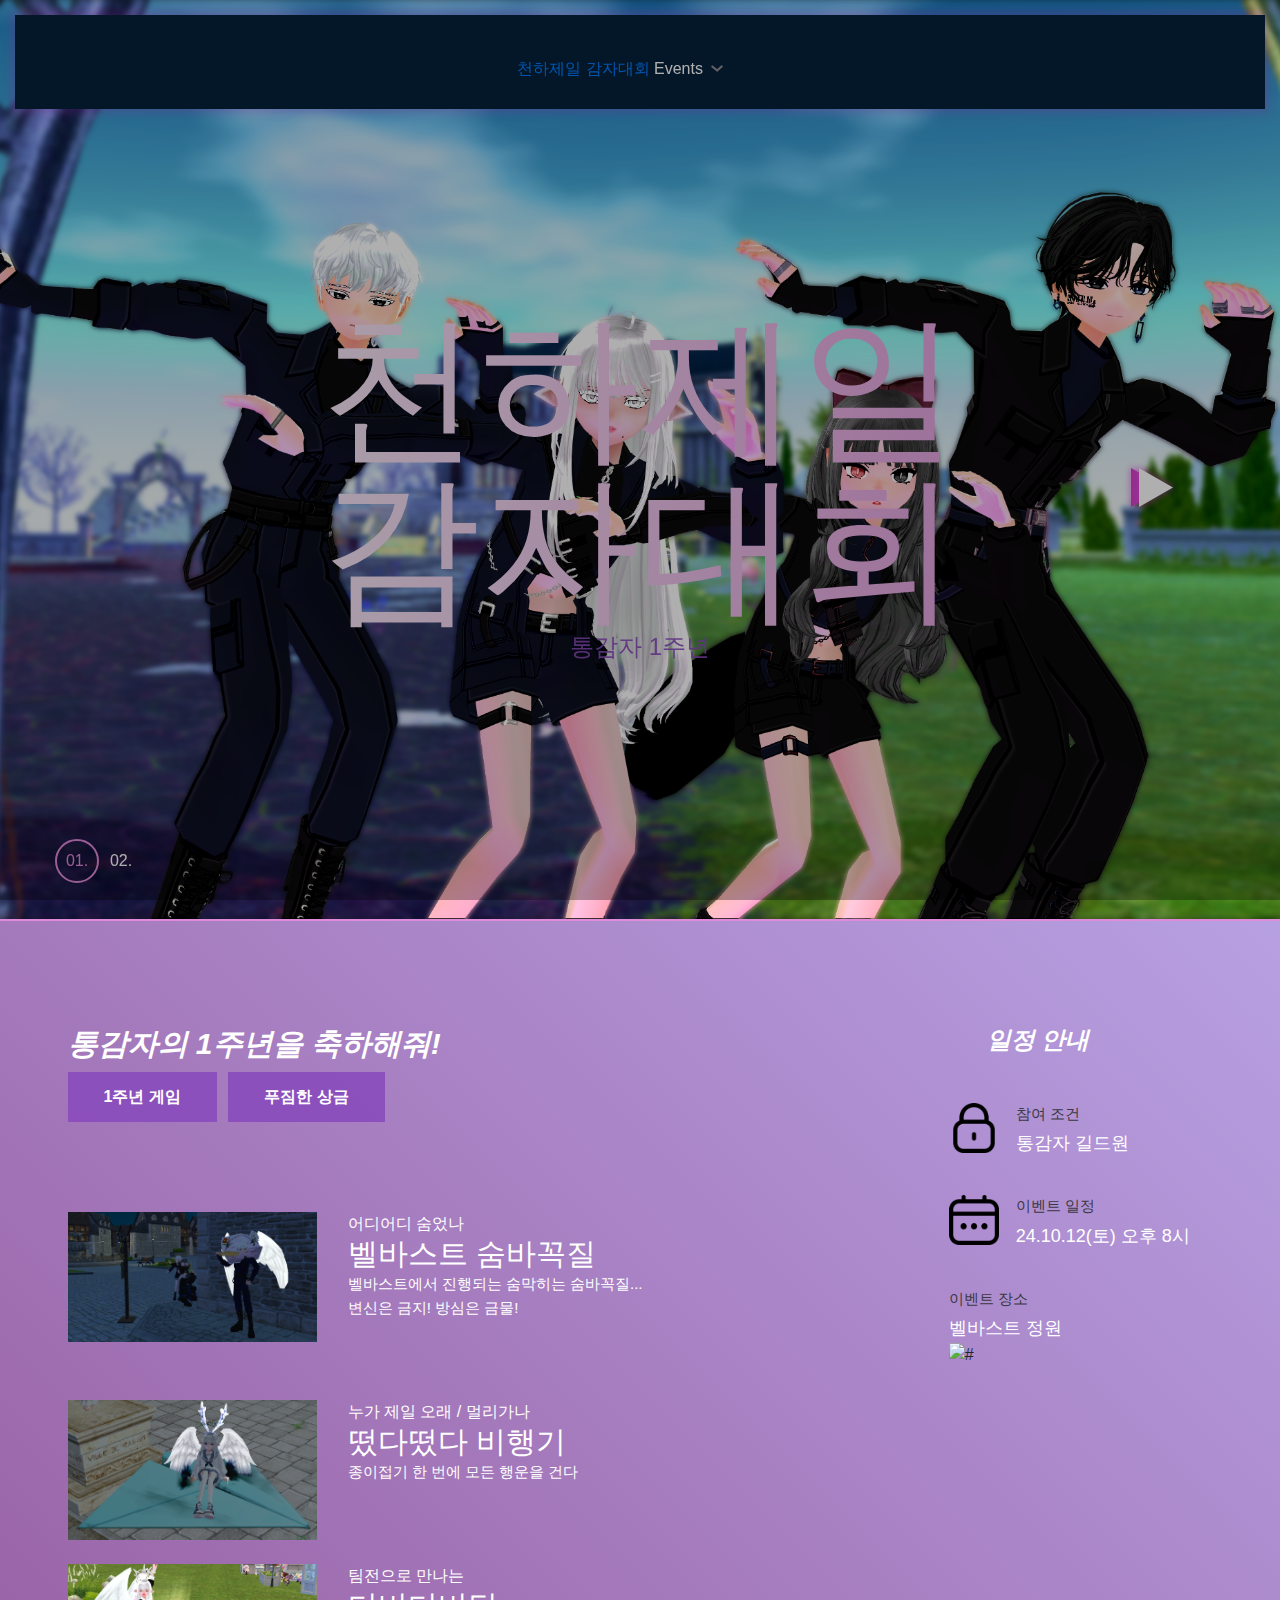
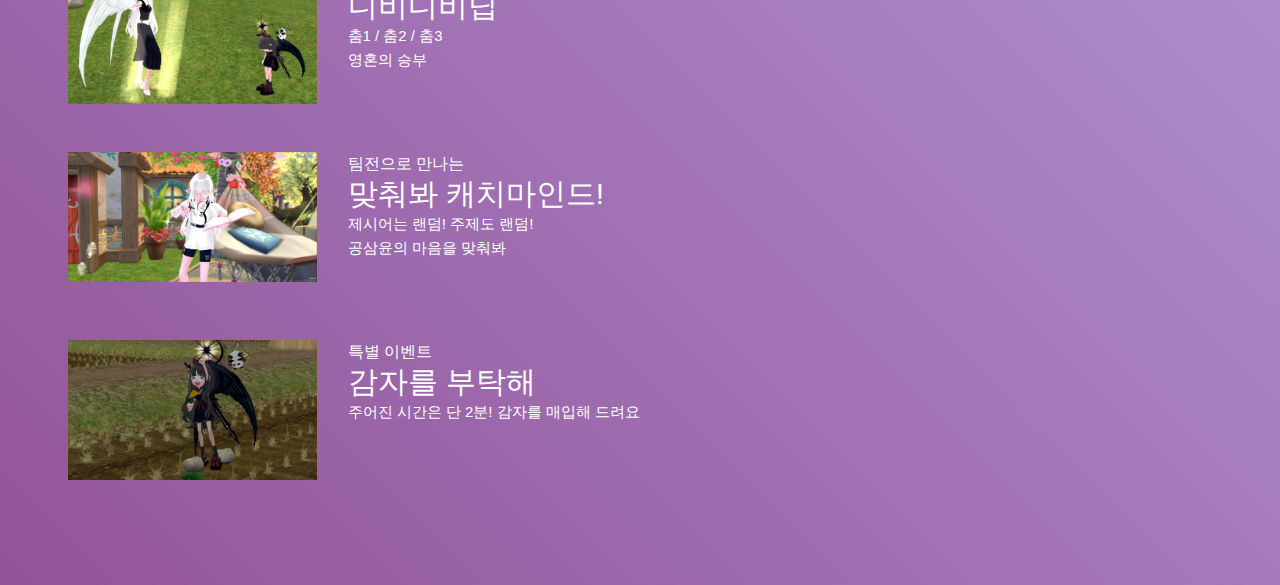
==== index.html @ 338aa0db "1" ====
<!DOCTYPE html>
<html lang="ko">
<head>
	<title>천하제일 감자대회</title>
	<meta charset="UTF-8">
	<meta name="description" content="EndGam Gaming Magazine Template">
	<meta name="keywords" content="endGam,gGaming, magazine, html">
	<meta name="viewport" content="width=device-width, initial-scale=1.0">
	<!-- Favicon -->
	<link href="img/favicon.ico" rel="shortcut icon"/>

	<!-- Google Font -->
	<link href="https://fonts.googleapis.com/css?family=Roboto:400,400i,500,500i,700,700i,900,900i" rel="stylesheet">


	<!-- Stylesheets -->
	<link rel="stylesheet" href="css/bootstrap.min.css"/>
	<link rel="stylesheet" href="css/font-awesome.min.css"/>
	<link rel="stylesheet" href="css/slicknav.min.css"/>
	<link rel="stylesheet" href="css/owl.carousel.min.css"/>
	<link rel="stylesheet" href="css/magnific-popup.css"/>
	<link rel="stylesheet" href="css/animate.css"/>

	<!-- Main Stylesheets -->
	<link rel="stylesheet" href="css/style.css"/>



</head>
<body>
	<!-- Page Preloder -->
	<div id="preloder">
		<div class="loader"></div>
	</div>

	<!-- Header section -->
	<header class="header-section">
		<div class="header-warp">
			<div class="header-bar-warp d-flex">
				
				<nav class="top-nav-area w-100">
					<!-- Menu -->
					<ul class="main-menu primary-menu">
						<a href="index.html">천하제일 감자대회</a>
						
						<li><a href="games.html">Events</a>
							<ul class="sub-menu">
								<li><a href="game-single.html">1주년 게임?</a></li>
								<li><a href="game-money.html">경품 목록</a></li>
							</ul>
						</li>
					</ul>
				</nav>
			</div>
		</div>
	</header>
	<!-- Header section end -->


	<!-- Hero section -->
	<section class="hero-section overflow-hidden">
		<div class="hero-slider owl-carousel">
			<div class="hero-item set-bg d-flex align-items-center justify-content-center text-center" data-setbg="./img/ours.png">
				<div class="container">
					<h2>천하제일<br> 감자대회</h2>
					<p>통감자 1주년<br></p>
				</div>
			</div>
			<div class="hero-item set-bg d-flex align-items-center justify-content-center text-center" data-setbg="./img/ours.png">
				<div class="container">
					<h2>천하제일 감자는<br>누가 될 것인가</h2>
					<p>어느 감자가 제일 상금을 많이 탈 것인가?<br></p>
				</div>
			</div>
		</div>
	</section>
	<!-- Hero section end-->


	<!-- Blog section -->
	<section class="blog-section spad">
		<div class="container">
			<div class="row">
				<div class="col-xl-9 col-lg-8 col-md-7">
					<div class="section-title text-white">
						<h2>통감자의 1주년을 축하해줘!</h2>
					</div>
					<ul class="blog-filter">
						<li><a href="game-single.html">1주년 게임</a></li>
						<li><a href="game-money.html">푸짐한 상금</a></li>
					</ul>

					<!-- Blog item -->
					<div class="blog-item">
						<div class="blog-thumb">
							<img src="./img/hideandseek.png" alt="">
						</div>
						<div class="blog-text text-box text-white">
							<div class="top-meta">어디어디 숨었나</div>
							<h3>벨바스트 숨바꼭질</h3>
							<p>벨바스트에서 진행되는 숨막히는 숨바꼭질...<br>변신은 금지! 방심은 금물!</p>
						</div>
					</div>

					<!-- Blog item -->
					<div class="blog-item">
						<div class="blog-thumb">
							<img src="./img/fly_mina.png" alt="">
						</div>
						<div class="blog-text text-box text-white">
							<div class="top-meta">누가 제일 오래 / 멀리가나</div>
							<h3>떴다떴다 비행기</h3>
							<p>종이접기 한 번에 모든 행운을 건다</p>
						</div>
					</div>
					
					<!-- Blog item -->
					<div class="blog-item">
						<div class="blog-thumb">
							<img src="./img/dibidibi_dib.png" alt="">
						</div>
						<div class="blog-text text-box text-white">
							<div class="top-meta">팀전으로 만나는</div>
							<h3>디비디비딥</h3>
							<p>춤1 / 춤2 / 춤3 <br>영혼의 승부</p>
						</div>
					</div>
					
					<!-- Blog item -->
					<div class="blog-item">
						<div class="blog-thumb">
							<img src="./img/guessword.png" alt="">
						</div>
						<div class="blog-text text-box text-white">
							<div class="top-meta">팀전으로 만나는</div>
							<h3>맞춰봐 캐치마인드!</h3>
							<p>제시어는 랜덤! 주제도 랜덤!<br>공삼윤의 마음을 맞춰봐</p>
						</div>
					</div>

					<!-- Blog item -->
					<div class="blog-item">
						<div class="blog-thumb">
							<img src="./img/gamza_mina.png" alt="">
						</div>
						<div class="blog-text text-box text-white">
							<div class="top-meta">특별 이벤트</div>
							<h3>감자를 부탁해</h3>
							<p>주어진 시간은 단 2분! 감자를 매입해 드려요</p>
						</div>
					</div>

				</div>
				<div class="col-xl-3 col-lg-4 col-md-5 sidebar">
					<div id="stickySidebar">
						<div class="widget-item">
							<h4 class="widget-title">일정 안내</h4>
							<div class="trending-widget">
								<div class="tw-item">
									<div class="tw-thumb">
										<img src="./img/lock.png" alt="#" width="50px">
									</div>
									<div class="tw-text">
										<div class="tw-meta">참여 조건 </a></div>
										<h5>통감자 길드원</h5>
									</div>
								</div>
								<div class="tw-item">
									<div class="tw-thumb">
										<img src="./img/calendar.png" alt="#" width="50px">
									</div>
									<div class="tw-text">
										<div class="tw-meta">이벤트 일정</a></div>
										<h5>24.10.12(토) 오후 8시</h5>
									</div>
								</div>
								<div class="tw-item">
									<div class="tw-text">
										<div class="tw-meta">이벤트 장소</a></div>
										<h5>벨바스트 정원</h5>
									</div>
									<div class="tw-thumb">
										<img src="./img/belba.png" alt="#">
									</div>
								</div>
								
							</div>
						</div>
					</div>
					</div>
				</div>
			</div>
		</div>
	</section>




	<!--====== Javascripts & Jquery ======-->
	<script src="js/jquery-3.2.1.min.js"></script>
	<script src="js/bootstrap.min.js"></script>
	<script src="js/jquery.slicknav.min.js"></script>
	<script src="js/owl.carousel.min.js"></script>
	<script src="js/jquery.sticky-sidebar.min.js"></script>
	<script src="js/jquery.magnific-popup.min.js"></script>
	<script src="js/main.js"></script>

	</body>
</html>
---- css/style.css ----
/* =================================
------------------------------------
  EndGam - Gaming Magazine Template
  Version: 1.0
 ------------------------------------
 ====================================*/



/*----------------------------------------*/
/* Template default CSS
/*----------------------------------------*/


@font-face {
    font-family: 'HakgyoansimPuzzleTTF-Black';
    src: url('https://fastly.jsdelivr.net/gh/projectnoonnu/2408-5@1.0/HakgyoansimPuzzleTTF-Black.woff2') format('woff2');
    font-weight: normal;
    font-style: normal;
}

@font-face {
    font-family: 'PyeongChangPeace-Bold';
    src: url('https://fastly.jsdelivr.net/gh/projectnoonnu/noonfonts_2206-02@1.0/PyeongChangPeace-Bold.woff2') format('woff2');
    font-weight: 700;
    font-style: normal;
}

@font-face {
    font-family: 'PyeongChangPeace-Light';
    src: url('https://fastly.jsdelivr.net/gh/projectnoonnu/noonfonts_2206-02@1.0/PyeongChangPeace-Light.woff2') format('woff2');
    font-weight: 300;
    font-style: normal;
}

body {
    font-family: 'PyeongChangPeace-Bold', sans-serif;
    font-family: 'PyeongChangPeace-Light', sans-serif;
}

/* 헤더 섹션 폰트 설정 */
.header-section {
    font-family: 'PyeongChangPeace-Light', sans-serif;
}

/* 히어로 섹션 폰트 설정 */
.hero-section {
    font-family: 'PyeongChangPeace-Bold', sans-serif;
}


h1,
h2,
h3,
h4,
h5,
h6 {
	margin: 0;
	color: #111111;
	font-weight: 500;
}

h1 {
	font-size: 70px;
}

h2 {
	font-size: 36px;
}

h3 {
	font-size: 30px;
}

h4 {
	font-size: 24px;
}

h5 {
	font-size: 18px;
}

h6 {
	font-size: 16px;
}

p {
	font-size: 15px;
	color: #585858;
	line-height: 1.6;
	font-weight: 500;
}

img {
	max-width: 100%;
}

input:focus,
select:focus,
button:focus,
textarea:focus {
	outline: none;
}

a:hover,
a:focus {
	text-decoration: none;
	outline: none;
}

ul,
ol {
	padding: 0;
	margin: 0;
}

::-webkit-input-placeholder {
	color: #fff;
	font-style: italic;
	text-transform: uppercase;
}

:-ms-input-placeholder {
	color: #fff;
	font-style: italic;
	text-transform: uppercase;
}

::-ms-input-placeholder {
	color: #fff;
	font-style: italic;
	text-transform: uppercase;
}

::placeholder {
	color: #fff;
	font-style: italic;
	text-transform: uppercase;
}

/*---------------------
  Helper CSS
-----------------------*/

.section-title h2 {
	font-size: 30px;
	text-transform: uppercase;
	font-weight: 700;
	font-style: italic;
}

.set-bg {
	background-repeat: no-repeat;
	background-size: cover;
	background-position: top center;
}

.spad {
	padding-top: 105px;
	padding-bottom: 105px;
}

.text-white h1,
.text-white h2,
.text-white h3,
.text-white h4,
.text-white h5,
.text-white h6,
.text-white p,
.text-white span,
.text-white li,
.text-white a {
	color: #fff;
}

/*---------------------
  Commom elements
-----------------------*/

/* buttons */

.site-btn {
	display: inline-block;
	border: none;
	font-size: 14px;
	font-weight: 700;
	font-style: italic;
	min-width: 186px;
	padding: 24px 30px;
	border-radius: 0;
	text-transform: uppercase;
	color: #081624;
	line-height: normal;
	cursor: pointer;
	text-align: center;
	background: #fff;
	position: relative;
	z-index: 1;
}

.site-btn img {
	position: relative;
	left: 13px;
	width: auto !important;
	display: inline-block !important;
}

.site-btn:after,
.site-btn:before {
	position: absolute;
	content: "";
	width: 100%;
	height: 100%;
	left: 9px;
	top: 10px;
	background: #b01ba5;
	z-index: -2;
	-webkit-box-shadow: 0 0 9px 3px rgba(226, 30, 228, 0.24);
	box-shadow: 0 0 9px 3px rgba(226, 30, 228, 0.24);
}

.site-btn:before {
	left: 0;
	top: 0;
	background: #fff;
	z-index: -1;
}

.site-btn:hover {
	color: #081624;
}

/* Preloder */

#preloder {
	position: fixed;
	width: 100%;
	height: 100%;
	top: 0;
	left: 0;
	z-index: 999999;
	background: #000;
}

.loader {
	width: 40px;
	height: 40px;
	position: absolute;
	top: 50%;
	left: 50%;
	margin-top: -13px;
	margin-left: -13px;
	border-radius: 60px;
	animation: loader 0.8s linear infinite;
	-webkit-animation: loader 0.8s linear infinite;
}

@keyframes loader {
	0% {
		-webkit-transform: rotate(0deg);
		transform: rotate(0deg);
		border: 4px solid #f44336;
		border-left-color: transparent;
	}
	50% {
		-webkit-transform: rotate(180deg);
		transform: rotate(180deg);
		border: 4px solid #673ab7;
		border-left-color: transparent;
	}
	100% {
		-webkit-transform: rotate(360deg);
		transform: rotate(360deg);
		border: 4px solid #f44336;
		border-left-color: transparent;
	}
}

@-webkit-keyframes loader {
	0% {
		-webkit-transform: rotate(0deg);
		border: 4px solid #f44336;
		border-left-color: transparent;
	}
	50% {
		-webkit-transform: rotate(180deg);
		border: 4px solid #673ab7;
		border-left-color: transparent;
	}
	100% {
		-webkit-transform: rotate(360deg);
		border: 4px solid #f44336;
		border-left-color: transparent;
	}
}

/*------------------
  Header section
---------------------*/

.header-section {
	position: absolute;
	width: 100%;
	left: 0;
	top: 0;
	z-index: 99;
	padding: 15px 15px 0;
}

.header-warp {
	max-width: 1496px;
	margin: 0 auto;
}

.header-social p,
.footer-social p,
.geme-social-share p {
	display: inline-block;
	color: #9190a5;
	font-size: 16px;
	padding-top: 4px;
}

.header-social a,
.footer-social a,
.geme-social-share a {
	display: -ms-inline-flex;
	display: -webkit-inline-box;
	display: -ms-inline-flexbox;
	display: inline-flex;
	width: 32px;
	height: 32px;
	-webkit-box-align: center;
	-ms-flex-align: center;
	align-items: center;
	-webkit-box-pack: center;
	-ms-flex-pack: center;
	justify-content: center;
	border-radius: 50%;
	color: #fff;
	font-size: 12px;
	margin-left: 13px;
	-webkit-transition: all 0.3s;
	-o-transition: all 0.3s;
	transition: all 0.3s;
}

.header-social a:hover,
.footer-social a:hover,
.geme-social-share a:hover {
	background: #b01ba5;
}

.header-bar-warp {
	background: #07223d;
	padding: 39px 40px 0;
	-webkit-box-shadow: 0 0 9px 3px rgba(239, 96, 241, 0.24);
	box-shadow: 0 0 9px 3px rgba(226, 30, 228, 0.24);
}

.site-logo {
	float: left;
}

.user-panel {
	float: right;
	font-size: 16px;
	font-weight: 500;
	color: #fff;
	padding-top: 3px;
}

.user-panel a {
	color: #fff;
}

.user-panel a:hover {
	color: #b01ba5;
}

.main-menu {
	list-style: none;
	text-align: center;
	padding-top: 3px;
}

.main-menu li {
	display: inline-block;
	position: relative;
}

.main-menu li a {
	display: block;
	font-size: 16px;
	font-weight: 500;
	color: #fff;
	margin-right: 40px;
	padding-bottom: 28px;
	position: relative;
	padding-right: 20px;
}

.main-menu li a:after {
	position: absolute;
	content: "";
	width: 20px;
	height: 20px;
	right: 0;
	top: 1px;
	background-image: url("../img/icons/arrow-down.png");
	background-repeat: no-repeat;
	background-position: right center;
}

.main-menu li a i {
	color: #928d92;
	margin-left: 5px;
}

.main-menu li a:hover {
	color: #b01ba5;
}

.main-menu li a:hover:after {
	background-image: url("../img/icons/arrow-down-color.png");
}

.main-menu li a:hover i {
	color: #b01ba5;
}

.main-menu li:hover .sub-menu {
	visibility: visible;
	opacity: 1;
	margin-top: 0;
}

.main-menu li:hover>a {
	color: #b01ba5;
}

.main-menu li:hover>a:after {
	background-image: url("../img/icons/arrow-down-color.png");
}

.main-menu li .sub-menu {
	position: absolute;
	list-style: none;
	text-align: left;
	width: 220px;
	left: 0;
	top: 100%;
	padding: 20px 0;
	visibility: hidden;
	opacity: 0;
	margin-top: 50px;
	background: #fff;
	z-index: 99;
	-webkit-transition: all 0.4s;
	-o-transition: all 0.4s;
	transition: all 0.4s;
	-webkit-box-shadow: 2px 7px 20px rgba(0, 0, 0, 0.4);
	box-shadow: 2px 7px 20px rgba(0, 0, 0, 0.4);
}

.main-menu li .sub-menu li {
	display: block;
}

.main-menu li .sub-menu li a {
	display: block;
	color: #000;
	margin-right: 0;
	padding: 8px 30px;
}

.main-menu li .sub-menu li a:after {
	display: none;
}

.main-menu li .sub-menu li a:hover {
	color: #b01ba5;
}

.slicknav_menu {
	display: none;
}

/*------------------
  Hero section
---------------------*/

.hero-slider .owl-dots {
	display: -ms-flex;
	display: -webkit-box;
	display: -ms-flexbox;
	display: flex;
	z-index: 2;
	left: calc(50% - 740px);
	bottom: 38px;
	position: relative;
	width: 1496px;
	position: absolute;
}

.hero-slider .owl-dots .owl-dot {
	width: 44px;
	height: 44px;
	border-radius: 50%;
	font-size: 16px;
	font-weight: 500;
	border: 2px solid transparent;
	color: #fff;
	display: -ms-inline-flex;
	display: -webkit-inline-box;
	display: -ms-inline-flexbox;
	display: inline-flex;
	-webkit-box-align: center;
	-ms-flex-align: center;
	align-items: center;
	-webkit-box-pack: center;
	-ms-flex-pack: center;
	justify-content: center;
}

.hero-slider .owl-dots .owl-dot.active {
	color: #df8bd9;
	border: 2px solid #df8bd9;
}

.hero-slider .owl-nav {
	margin-top: -24px;
	display: block;
}

.hero-slider .owl-nav .owl-next {
	position: absolute;
	top: 50%;
	right: 100px;
}

.hero-item {
	height: 921px;
	padding-top: 125px;
	border-bottom: 2px solid #df8bd9;
}

.hero-item h2 {
	font-size: 160px;
	background: linear-gradient(90deg, #ffffff, #df8bd9); /* 그라디언트 색상 */
    -webkit-background-clip: text; /* 텍스트에 그라디언트 적용 */
    -webkit-text-fill-color: transparent; /* 텍스트 색상을 투명하게 설정 */
	font-weight: 500;
	line-height: 1;
	position: relative;
	top: 100px;
	opacity: 0;
}

.hero-item p {
	font-size: 24px;
    color: rgba(138, 75, 189, 0.9);
    font-weight: 500;
    opacity: 0.6; 
    margin-bottom: 70px;
    position: relative;
    top: 80px;
}

.hero-item .site-btn {
	position: relative;
	top: 50px;
	opacity: 0;
}

.hero-slider .owl-item.active .hero-item h2,
.hero-slider .owl-item.active .hero-item p,
.hero-slider .owl-item.active .hero-item .site-btn {
	top: 0;
	opacity: 1;
}

.hero-slider .owl-item.active .hero-item h2 {
	-webkit-transition: all 0.5s ease 0.4s;
	-o-transition: all 0.5s ease 0.4s;
	transition: all 0.5s ease 0.4s;
}

.hero-slider .owl-item.active .hero-item p {
	-webkit-transition: all 0.5s ease 0.6s;
	-o-transition: all 0.5s ease 0.6s;
	transition: all 0.5s ease 0.6s;
}

.hero-slider .owl-item.active .hero-item .site-btn {
	-webkit-transition: all 0.5s ease 0.8s;
	-webkit-transition: all 0.5s ease 0.8s;
	-o-transition: all 0.5s ease 0.8s;
	transition: all 0.5s ease 0.8s;
}

.hero-slider .owl-item.active .hero-item .offer-card {
	opacity: 1;
	-webkit-transform: rotate(0deg);
	-ms-transform: rotate(0deg);
	transform: rotate(0deg);
	-webkit-transition: all 0.5s ease 1s;
	-webkit-transition: all 0.5s ease 1s;
	-o-transition: all 0.5s ease 1s;
	transition: all 0.5s ease 1s;
}


/* ----------------
 Blog Section
---------------------*/

.blog-section {
	/* Permalink - use to edit and share this gradient: http://colorzilla.com/gradient-editor/#501755+0,2d1854+100 */
	background: #d5a4da;
	/* Old browsers */
	/* FF3.6-15 */
	background: -webkit-linear-gradient(45deg, #501755 0%, #2d1854 100%);
	/* Chrome10-25,Safari5.1-6 */
	background: -o-linear-gradient(45deg, #501755 0%, #2d1854 100%);
	background: linear-gradient(45deg, #925497 0%, #b7a0e2 100%);
	/* W3C, IE10+, FF16+, Chrome26+, Opera12+, Safari7+ */
	filter: progid:DXImageTransform.Microsoft.gradient( startColorstr='#501755', endColorstr='#2d1854', GradientType=1);
	/* IE6-9 fallback on horizontal gradient */
}

.blog-section .section-title {
	margin-bottom: 10px;
}

.blog-filter {
	list-style: none;
	display: block;
}

.blog-filter li {
	display: inline-block;
}

.blog-filter li a {
	display: block;
	color: #fff;
	padding: 16px 36px;
	font-size: 16px;
	font-weight: 700;
	background: rgba(138, 75, 189, 0.9);
	line-height: 1.1;
	margin-right: 7px;
	-webkit-transition: all 0.3s;
	-o-transition: all 0.3s;
	transition: all 0.3s;
	margin-bottom: 10px;
}

.blog-filter li a:hover {
	background: #b01ba5;
}

.blog-item {
	margin-top: 80px;
	margin-bottom: 30px;
}

.blog-item .blog-thumb {
	width: 300;
	height: auto;
	float: left;
	margin-right: 30px;
	
}

.blog-thumb{
	width: 250px;
	height: auto;
	float: left;
	margin-right: 30px;
}

.blog-item .text-box {
	z-index: 10;
}

.blog-item .text-box p {
	margin-bottom: 42px;
}

.widget-item {
	margin-bottom: 85px;
}

.widget-item:last-child {
	margin-bottom: 0;
}

.widget-item .widget-title {
	color: #fff;
	text-transform: uppercase;
	font-weight: 700;
	font-style: italic;
	padding-left: 38px;
	margin-bottom: 48px;
}

.trending-widget .tw-item {
	margin-bottom: 38px;
}

.trending-widget .tw-item:last-child {
	margin-bottom: 0;
}

.trending-widget .tw-thumb {
	float: left;
	margin-right: 17px;
	overflow: hidden;
}

.trending-widget .tw-text .tw-meta {
	color: #3a3842;
	font-size: 15px;
	font-weight: 500;
	margin-bottom: 5px;
}

.trending-widget .tw-text .tw-meta a {
	color: #b01ba5;
}

.trending-widget .tw-text h5 {
	font-size: 18px;
	color: #fff;
	line-height: 1.5;
}

.categories-widget {
	background: #34164b;
	padding: 55px 0 25px;
}

.categories-widget ul {
	list-style: none;
	padding: 0 38px;
}

.categories-widget ul li {
	display: block;
}

.categories-widget ul li a {
	display: inline-block;
	position: relative;
	font-size: 16px;
	color: #68647d;
	font-weight: 500;
	margin-bottom: 15px;
	padding-right: 19px;
	-webkit-transition: all 0.2s;
	-o-transition: all 0.2s;
	transition: all 0.2s;
	background-image: url("../img/icons/double-arrow.png");
	background-repeat: no-repeat;
	background-position: right -120% center;
	background-size: 11px;
}

.categories-widget ul li a:hover {
	color: #b01ba5;
	background-position: right center;
}

.search-widget {
	position: relative;
}

.search-widget input {
	width: 100%;
	height: 40px;
	border: none;
	border-bottom: 2px solid #72628b;
	background: none;
	padding-right: 60px;
	color: #fff;
}

.search-widget button {
	position: absolute;
	right: 0;
	top: 0;
	color: #b01ba5;
	font-weight: 700;
	font-size: 14px;
	font-style: italic;
	cursor: pointer;
	background: none;
	border: none;
	text-transform: uppercase;
}

.latest-comments .lc-item {
	margin-bottom: 30px;
}

.latest-comments .lc-item:last-child {
	margin-bottom: 0;
}

.latest-comments .lc-item .lc-avatar {
	width: 64px;
	height: 64px;
	border-radius: 50%;
	float: left;
	margin-right: 12px;
}

.latest-comments .lc-item .tw-text {
	padding-top: 10px;
	font-size: 16px;
	color: #fff;
	font-weight: 500;
}

.latest-comments .lc-item .tw-text a {
	color: #b01ba5;
}

.latest-comments .lc-item .tw-text span {
	color: #68647d;
}


.footer-section {
	text-align: center;
	/* Permalink - use to edit and share this gradient: http://colorzilla.com/gradient-editor/#330d38+0,190d36+100 */
	background: #330d38;
	/* Old browsers */
	/* FF3.6-15 */
	background: -webkit-linear-gradient(left, #330d38 0%, #190d36 100%);
	/* Chrome10-25,Safari5.1-6 */
	background: -webkit-gradient(linear, left top, right top, from(#330d38), to(#190d36));
	background: -o-linear-gradient(left, #330d38 0%, #190d36 100%);
	background: linear-gradient(to right, #330d38 0%, #190d36 100%);
	/* W3C, IE10+, FF16+, Chrome26+, Opera12+, Safari7+ */
	filter: progid:DXImageTransform.Microsoft.gradient( startColorstr='#330d38', endColorstr='#190d36', GradientType=1);
	/* IE6-9 */
}

.footer-section .container {
	position: relative;
	padding: 60px 15px 25px;
}

.footer-left-pic {
	position: absolute;
	left: -13px;
	bottom: 19px;
}

.footer-right-pic {
	position: absolute;
	right: 50px;
	bottom: 19px;
}

.footer-menu {
	padding-top: 62px;
}

.footer-menu li:last-child a {
	margin-right: 0;
}

.footer-social {
	padding-top: 20px;
	padding-bottom: 40px;
}

.footer-social a:first-child {
	margin-left: 0;
}

.copyright {
	font-size: 12px;
	font-weight: 500;
	color: #9190a5;
	opacity: 0.20;
}

.copyright a {
	color: #9190a5;
}

.copyright a:hover {
	text-decoration: underline;
}

/* ----------------
  Other Pages
=====================
---------------------*/

.page-top-section {
	height: 355px;
	padding-top: 210px;
}

.page-info {
	max-width: 1496px;
	margin: 0 auto;
	font-size: 16px;
	color: #fff;
	padding-left: 60px;
}

.page-info h2 {
	color: #fff;
	font-size: 48px;
}

.site-breadcrumb a,
.site-breadcrumb span {
	font-style: italic;
	color: #fff;
	margin: 0 10px;
	font-weight: 700;
}

.site-breadcrumb a:first-child {
	margin-left: 0;
}

.site-breadcrumb span {
	color: #c313b7;
}

/* --------------
  Games Page
-----------------*/

.games-section {
	padding: 108px 0;
	/* Permalink - use to edit and share this gradient: http://colorzilla.com/gradient-editor/#501755+0,2d1854+100 */
	background: #501755;
	/* Old browsers */
	/* FF3.6-15 */
	background: -webkit-linear-gradient(45deg, #501755 0%, #2d1854 100%);
	/* Chrome10-25,Safari5.1-6 */
	background: -o-linear-gradient(45deg, #501755 0%, #2d1854 100%);
	background: linear-gradient(45deg, #501755 0%, #2d1854 100%);
	/* W3C, IE10+, FF16+, Chrome26+, Opera12+, Safari7+ */
	filter: progid:DXImageTransform.Microsoft.gradient( startColorstr='#501755', endColorstr='#2d1854', GradientType=1);
	/* IE6-9 fallback on horizontal gradient */
}

.game-filter {
	list-style: none;
	margin-bottom: 82px;
}

.game-filter li {
	display: inline-block;
	width: 40px;
	height: 34px;
	background: #503c6e;
	border-radius: 17px;
	-webkit-transition: all 0.3s;
	-o-transition: all 0.3s;
	transition: all 0.3s;
}

.game-filter li:hover {
	background: #c313b7;
}

.game-filter li a {
	font-size: 15px;
	font-weight: 700;
	color: #fff;
	display: block;
	width: 100%;
	height: 100%;
	text-align: center;
	padding-top: 7px;
}

.game-item {
	margin-bottom: 80px;
}

.game-item h5 {
	font-size: 20px;
	color: #fff;
	padding-top: 30px;
	margin-bottom: 20px;
}

.game-item .read-more {
	font-size: 15px;
	text-transform: uppercase;
	font-weight: 700;
	font-style: italic;
	color: #b01ba5;
}

.game-item .read-more img {
	margin-left: 13px;
}

.site-pagination {
	display: -ms-flex;
	display: -webkit-box;
	display: -ms-flexbox;
	display: flex;
}

.site-pagination a {
	width: 38px;
	height: 44px;
	border-radius: 50%;
	font-size: 16px;
	font-weight: 500;
	border: 2px solid transparent;
	color: #fff;
	display: -ms-inline-flex;
	display: -webkit-inline-box;
	display: -ms-inline-flexbox;
	display: inline-flex;
	-webkit-box-align: center;
	-ms-flex-align: center;
	align-items: center;
	-webkit-box-pack: center;
	-ms-flex-pack: center;
	justify-content: center;
	-webkit-transition: all 0.5s;
	-o-transition: all 0.5s;
	transition: all 0.5s;
}

.site-pagination a.active {
	width: 44px;
	margin: 0 10px;
	color: #b01ba5;
	border: 2px solid #b01ba5;
}

.site-pagination a.active:first-child {
	margin-left: 0;
}

.game-page-sideber .widget-item {
	margin-bottom: 55px;
}

/* ------------------
  Game single Page
---------------------*/

.games-single-page,
.review-section,
.blog-page,
.contact-page {
	padding: 104px 0;
	/* Permalink - use to edit and share this gradient: http://colorzilla.com/gradient-editor/#501755+0,2d1854+100 */
	/* Permalink - use to edit and share this gradient: http://colorzilla.com/gradient-editor/#501755+0,2d1854+100 */
	background: #d5a4da;
	/* Old browsers */
	/* FF3.6-15 */
	background: -webkit-linear-gradient(45deg, #501755 0%, #2d1854 100%);
	/* Chrome10-25,Safari5.1-6 */
	background: -o-linear-gradient(45deg, #501755 0%, #2d1854 100%);
	background: linear-gradient(45deg, #925497 0%, #b7a0e2 100%);
	/* W3C, IE10+, FF16+, Chrome26+, Opera12+, Safari7+ */
	filter: progid:DXImageTransform.Microsoft.gradient( startColorstr='#501755', endColorstr='#2d1854', GradientType=1);
	/* IE6-9 fallback on horizontal gradient */
}

.game-single-preview {
	margin-bottom: 108px;
}

.game-single-content .gs-meta {
	font-size: 25px;
	color: #f390c1;
	font-weight: 500;
	margin-bottom: 20px;
}

.game-single-content .gs-meta a {
	color: #b01ba5;
}

.game-single-content .gs-title {
	font-size: 60px;
	color: #fff;
	margin-bottom: 40px;
}

.game-single-content h4 {
	color: #8f3c65;
	margin-bottom: 20px;
}

.game-single-content p {
	font-size: 18px;
	font-weight: 500;
	color: #000000;
	line-height: 1.8;
	margin-bottom: 70px;
}

.rating-widget {
	background: #34164b;
	padding: 55px 0 30px;
}

.rating-widget ul {
	list-style: none;
	padding: 0 38px;
	margin-bottom: 30px;
}

.rating-widget ul li {
	display: block;
	font-size: 16px;
	color: #b01ba5;
	font-weight: 500;
	margin-bottom: 10px;
}

.rating-widget ul li span {
	float: right;
	color: #68647d;
}

.rating-widget h5 {
	text-align: right;
	font-size: 36px;
	color: #fff;
	font-weight: 900;
	padding-right: 38px;
}

.rating-widget h5 i {
	font-weight: 500;
	font-size: 16px;
	font-style: italic;
	color: #65607b;
	text-transform: uppercase;
	margin-right: 18px;
}

.rating-widget h5 span {
	color: #b01ba5;
}

.testimonials-widget {
	background: #34164b;
	padding: 55px 0 50px;
}

.testimonials-widget .testim-text {
	padding: 0 30px;
}

.testimonials-widget .testim-text p {
	font-size: 16px;
	font-weight: 500;
	color: #b01ba5;
	line-height: 1.8;
	margin-bottom: 40px;
}

.testimonials-widget .testim-text h6 {
	color: #68647d;
	padding-left: 15px;
}

.testimonials-widget .testim-text h6 span {
	color: #b01ba5;
}

.game-author-section {
	background: #3a1854;
	padding: 51px 0;
	overflow: hidden;
}

.game-author-pic {
	width: 117px;
	height: 117px;
	border-radius: 50%;
	float: left;
	margin-right: 55px;
}

.game-author-info {
	overflow: hidden;
	padding-top: 10px;
}

.game-author-info h4 {
	color: #fff;
	margin-bottom: 20px;
}

.game-author-info h4 span {
	color: #b01ba5;
}

.game-author-info p {
	font-size: 16px;
	font-weight: 500;
	color: #68647d;
	line-height: 1.8;
	margin-bottom: 0;
}

/* ----------------
  Review section
---------------------*/

.review-item {
	margin-bottom: 87px;
}

.review-content {
	position: relative;
}

.review-content h3 {
	max-width: 100%;
	margin-bottom: 35px;
}

.review-content p {
	margin-bottom: 40px;
}

.review-content .rating {
	position: absolute;
	right: 0;
	top: 0;
}

.review-content .rating h5 {
	text-align: right;
	font-size: 36px;
	color: #fff;
	font-weight: 900;
	padding-right: 38px;
}

.review-content .rating h5 i {
	font-weight: 500;
	font-size: 16px;
	font-style: italic;
	color: #65607b;
	text-transform: uppercase;
	margin-right: 18px;
}

.review-content .rating h5 span {
	color: #c313b7;
}

/* ------------------
	Blog Page
---------------------*/

.blog-page .blog-filter {
	margin-bottom: 77px;
}

.big-blog-item {
	margin-bottom: 65px;
}

.big-blog-item .blog-thumbnail {
	margin-bottom: 30px;
}

.big-blog-item .blog-content .top-meta {
	margin-bottom: 15px;
}

.big-blog-item .blog-content h3 {
	max-width: 100%;
	margin-bottom: 25px;
}

.big-blog-item .blog-content p {
	margin-bottom: 10px;
}

/* ----------------
  Contact page
---------------------*/

.map iframe {
	width: 100%;
	height: 600px;
	margin-bottom: 104px;
}

.contact-form input,
.contact-form textarea {
	width: 100%;
	border: none;
	background-color: transparent;
	border-bottom: 2px solid rgba(255, 255, 255, 0.54);
	padding-bottom: 20px;
	margin-bottom: 30px;
	font-weight: 500;
	font-size: 16px;
	font-style: italic;
	color: #fff;
	line-height: 1;
}

.contact-form textarea {
	line-height: 1.4;
	height: 156px;
	margin-bottom: 48px;
}

.contact-form .site-btn img {
	left: 5px;
}

.contact-text h3 {
	margin-bottom: 25px;
}

.contact-text p {
	line-height: 1.9;
	color: #68647d;
	margin-bottom: 50px;
}

.cont-info {
	overflow: hidden;
	margin-bottom: 20px;
}

.cont-info .ci-icon {
	float: left;
	width: 32px;
	margin-right: 26px;
}

.cont-info .ci-text {
	overflow: hidden;
	font-size: 16px;
	font-weight: 500;
}

/* ----------------
  Responsive
---------------------*/

@media (min-width: 1200px) {
	.container {
		max-width: 1175px;
	}
}

@media (max-width: 1530px) {
	.hero-slider .owl-dots {
		width: 1170px;
		left: calc(50% - 585px);
	}
}

/* Medium screen : 992px. */

@media only screen and (min-width: 992px) and (max-width: 1199px) {
	.blog-item .blog-thumb {
		width: 250px;
	}
	.hero-item p {
		font-size: 22px;
	}
	.hero-slider .owl-nav .owl-next {
		right: 30px;
	}
	.hero-slider .owl-dots {
		width: 930px;
		left: calc(50% - 465px);
	}
	.newsletter-form {
		padding-left: 0;
	}
	.newsletter-form input {
		width: 100%;
		margin-right: 0;
		margin-bottom: 40px;
	}
	.game-filter li {
		width: 31px;
		height: 31px;
	}
	.game-filter li a {
		padding-top: 5px;
	}
}

/* Tablet :768px. */

@media only screen and (min-width: 768px) and (max-width: 991px) {
	.header-bar-warp {
		padding: 39px 15px 0;
	}
	.main-menu li a {
		margin-right: 10px;
	}
	.hero-item h2 {
		font-size: 110px;
	}
	.hero-item p {
		font-size: 16px;
		padding: 0 30px;
	}
	.hero-slider .owl-nav .owl-next {
		right: 0;
	}
	.hero-slider .owl-dots {
		width: 690px;
		left: calc(50% - 345px);
	}
	.blog-item .blog-thumb {
		float: none;
		margin-right: 0;
		width: 100%;
		margin-bottom: 30px;
	}
	.featured-bg {
		display: none;
	}
	.featured-box {
		float: none;
		width: 100%;
	}
	.newsletter-form input {
		width: 100%;
		margin-right: 0;
		margin-bottom: 40px;
	}
	.footer-right-pic {
		right: 15px;
	}
	.footer-left-pic {
		left: -44px;
	}
	.game-filter {
		text-align: center;
	}
	.game-filter li {
		margin-bottom: 5px;
	}
	.game-single-content .gs-title {
		font-size: 40px;
	}
	.review-pic img {
		min-width: 100%;
		margin-bottom: 30px;
	}
	.contact-text {
		margin-bottom: 50px;
	}
}

/* Large Mobile :480px. */

@media only screen and (max-width: 767px) {
	.header-bar-warp {
		padding: 25px 20px 10px;
	}
	.main-menu.primary-menu {
		display: none;
	}
	.slicknav_menu {
		display: block;
		background: #081624;
	}
	.slicknav_btn {
		margin-right: 10px;
		background: #3a3a3a;
	}
	.slicknav_nav a:hover,
	.slicknav_nav .slicknav_row:hover {
		background: #25394c;
		color: #fff;
	}
	.hero-item h2 {
		font-size: 70px;
	}
	.hero-item p {
		font-size: 18px;
	}
	.footer-right-pic,
	.footer-left-pic {
		display: none;
	}
	.hero-slider .owl-nav .owl-next {
		top: auto;
		bottom: 33px;
		right: 15px;
		z-index: 99;
	}
	.hero-slider .owl-dots {
		width: 100%;
		left: 0;
		padding-left: 15px;
	}
	.intro-text-box {
		margin-bottom: 40px;
	}
	.blog-item .blog-thumb {
		float: none;
		margin-right: 0;
		width: 100%;
		margin-bottom: 30px;
	}
	.sidebar {
		padding-top: 60px;
	}
	.featured-bg {
		display: none;
	}
	.featured-box {
		float: none;
		width: 100%;
	}
	.featured-box .text-box h3 {
		font-size: 45px;
	}
	.newsletter-form {
		padding-left: 0;
	}
	.newsletter-form input {
		width: 100%;
		margin-right: 0;
		margin-bottom: 40px;
	}
	.video-text:after {
		left: 0;
	}
	.page-top-section {
		height: 400px;
		padding-top: 250px;
	}
	.game-filter {
		text-align: center;
	}
	.game-filter li {
		margin-bottom: 5px;
	}
	.game-single-content .gs-title {
		font-size: 40px;
	}
	.review-pic img {
		min-width: 100%;
		margin-bottom: 30px;
	}
	.contact-text {
		margin-bottom: 50px;
	}
	.review-content .rating {
		position: relative;
		margin-bottom: 20px;
	}
	.review-content .rating h5 {
		text-align: left;
		padding-right: 0;
	}
}

/* Small Mobile :320px. */

@media only screen and (max-width: 479px) {
	.hero-item h2 {
		font-size: 55px;
		margin-bottom: 20px;
	}
	.hero-item p {
		font-size: 15px;
	}
	.video-text h2 {
		font-size: 30px;
	}
	.video-play-btn {
		top: calc(30% - 61px);
	}
	.featured-box {
		padding: 100px 15px;
	}
	.featured-box .text-box h3,
	.newsletter-section h2 {
		font-size: 35px;
	}
	.main-menu li a {
		margin-right: 20px;
	}
	.game-author-pic {
		float: none;
		margin-bottom: 20px;
	}
}
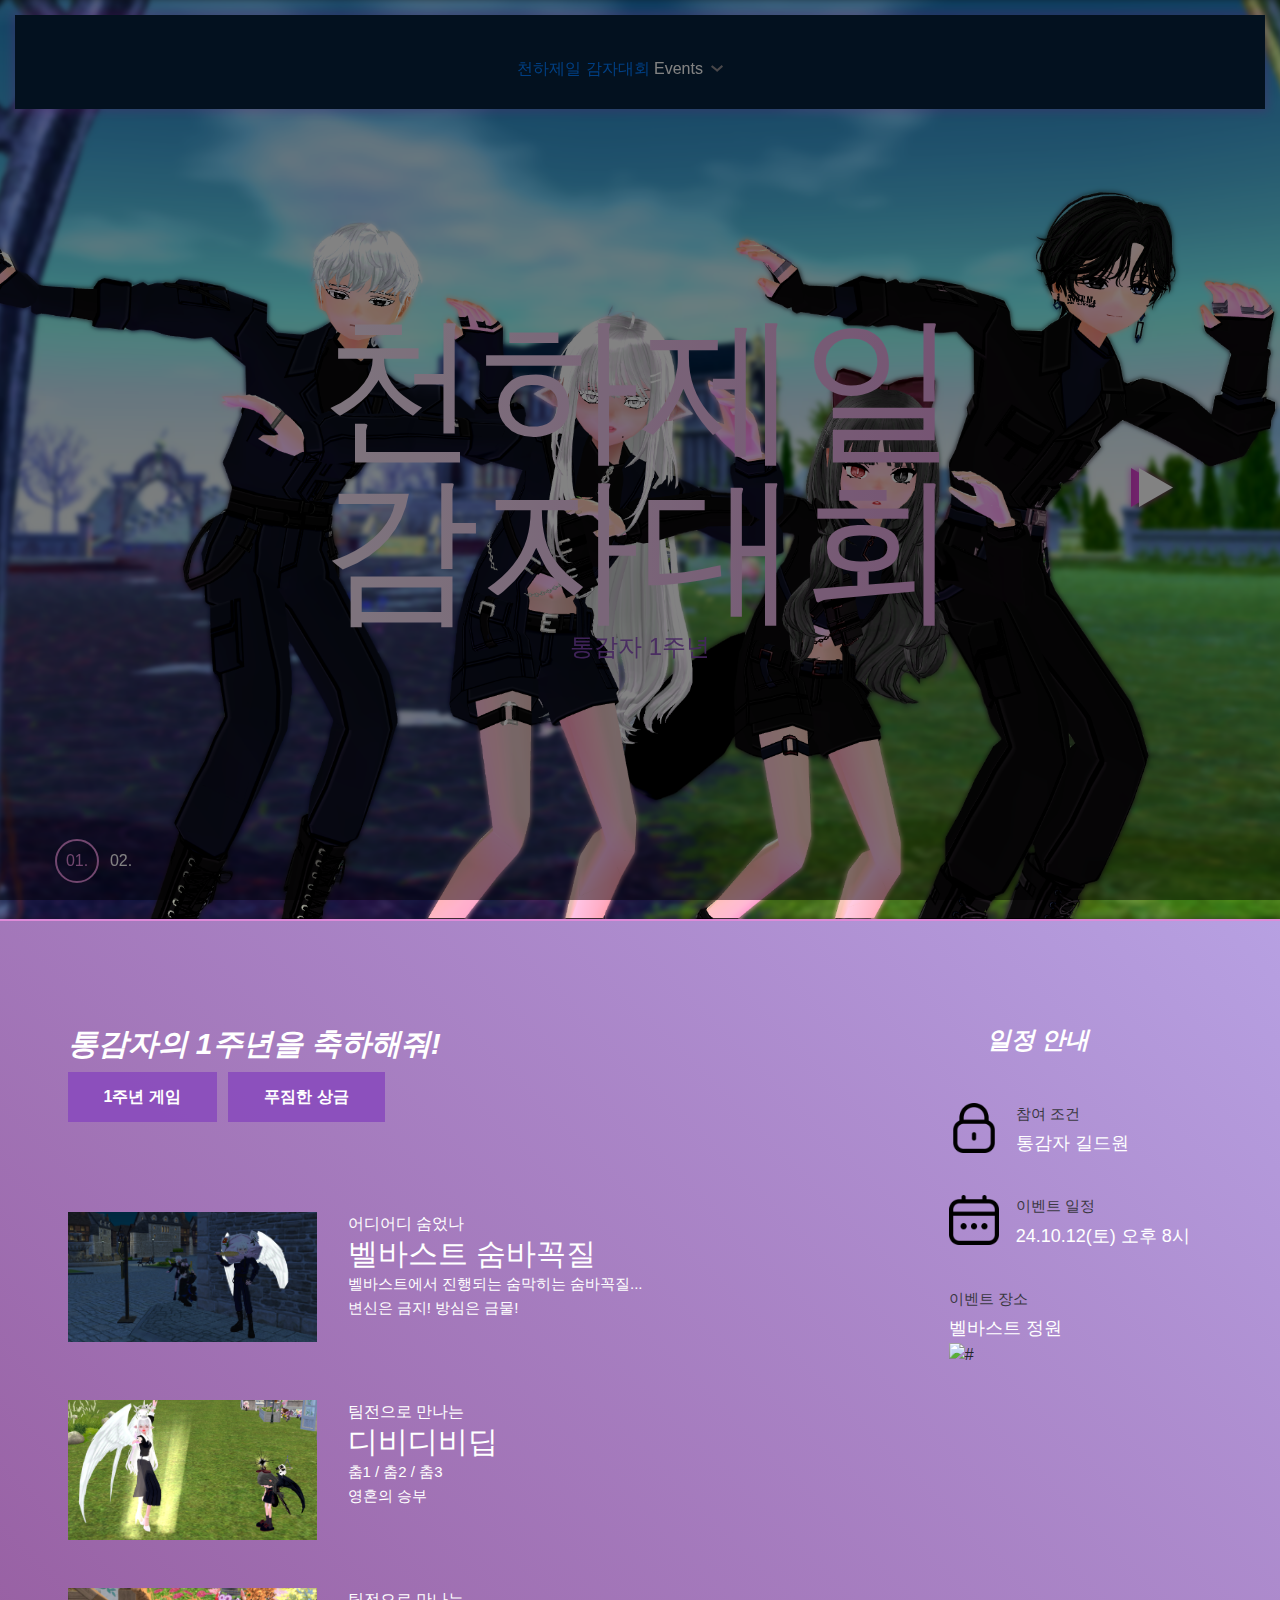
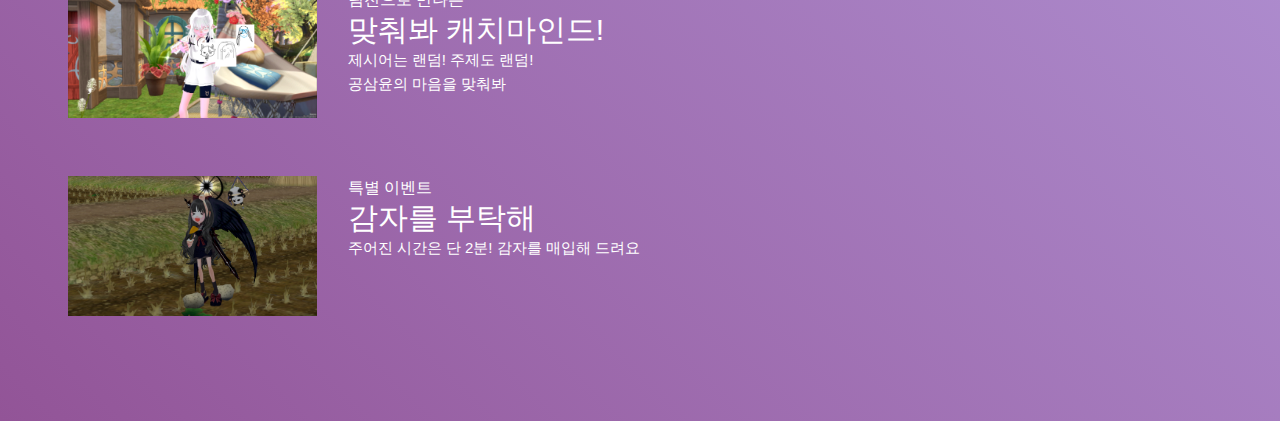
==== commit c9401c92: "2" ====
--- a/index.html
+++ b/index.html
@@ -3,11 +3,11 @@
 <head>
 	<title>천하제일 감자대회</title>
 	<meta charset="UTF-8">
-	<meta name="description" content="EndGam Gaming Magazine Template">
-	<meta name="keywords" content="endGam,gGaming, magazine, html">
+	<meta name="description" content="Gamza 1st events">
+	<meta name="keywords" content="gamza, 1st, events">
 	<meta name="viewport" content="width=device-width, initial-scale=1.0">
 	<!-- Favicon -->
-	<link href="img/favicon.ico" rel="shortcut icon"/>
+	<link href="img/logo_gamza.png" rel="shortcut icon"/>
 
 	<!-- Google Font -->
 	<link href="https://fonts.googleapis.com/css?family=Roboto:400,400i,500,500i,700,700i,900,900i" rel="stylesheet">
@@ -103,7 +103,7 @@
 					</div>
 
 					<!-- Blog item -->
-					<div class="blog-item">
+					<!-- <div class="blog-item">
 						<div class="blog-thumb">
 							<img src="./img/fly_mina.png" alt="">
 						</div>
@@ -112,7 +112,7 @@
 							<h3>떴다떴다 비행기</h3>
 							<p>종이접기 한 번에 모든 행운을 건다</p>
 						</div>
-					</div>
+					</div> -->
 					
 					<!-- Blog item -->
 					<div class="blog-item">
@@ -129,7 +129,7 @@
 					<!-- Blog item -->
 					<div class="blog-item">
 						<div class="blog-thumb">
-							<img src="./img/guessword.png" alt="">
+							<img src="./img/guess_word_2.png" alt="">
 						</div>
 						<div class="blog-text text-box text-white">
 							<div class="top-meta">팀전으로 만나는</div>
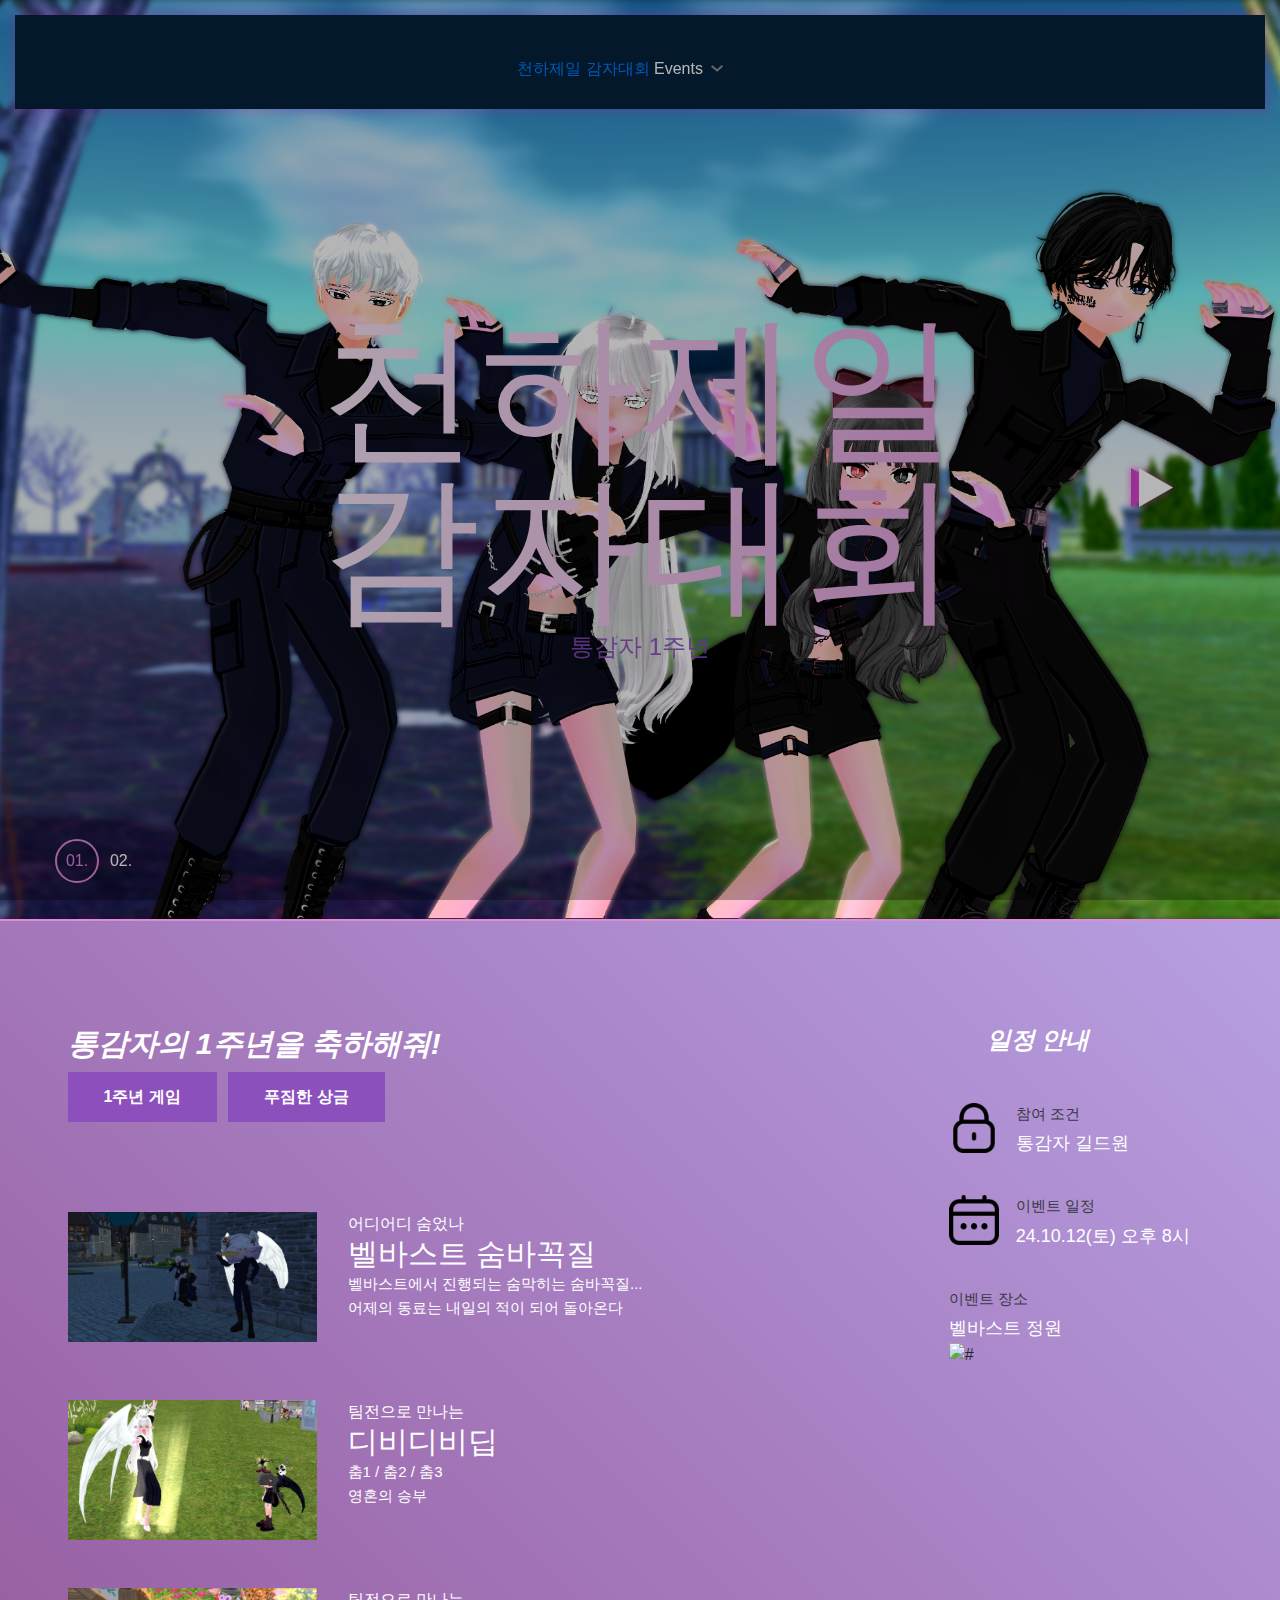
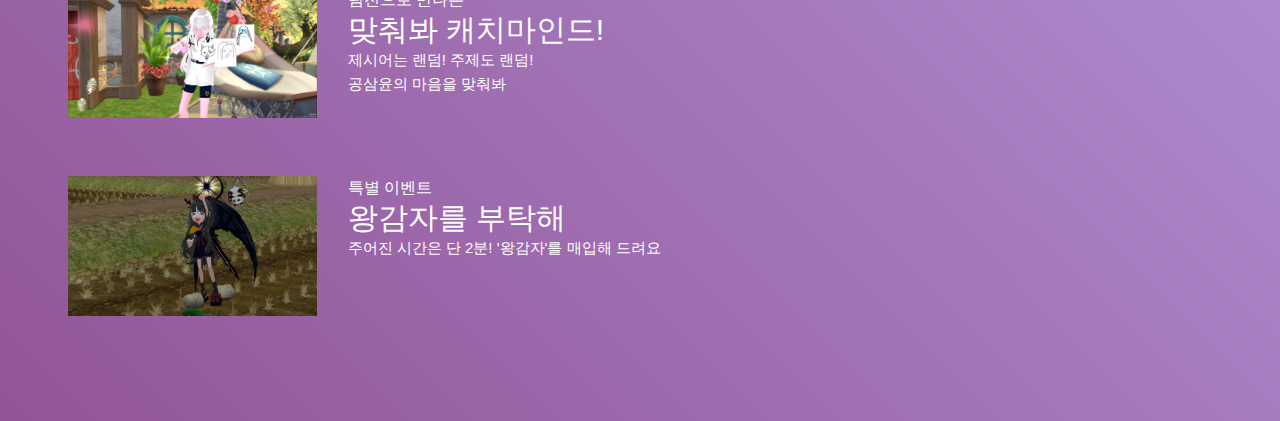
==== commit 6f7bb581: "3" ====
--- a/index.html
+++ b/index.html
@@ -68,7 +68,7 @@
 			</div>
 			<div class="hero-item set-bg d-flex align-items-center justify-content-center text-center" data-setbg="./img/ours.png">
 				<div class="container">
-					<h2>천하제일 감자는<br>누가 될 것인가</h2>
+					<h2>천하제일<br>감자를 <br>찾습니다</h2>
 					<p>어느 감자가 제일 상금을 많이 탈 것인가?<br></p>
 				</div>
 			</div>
@@ -98,7 +98,7 @@
 						<div class="blog-text text-box text-white">
 							<div class="top-meta">어디어디 숨었나</div>
 							<h3>벨바스트 숨바꼭질</h3>
-							<p>벨바스트에서 진행되는 숨막히는 숨바꼭질...<br>변신은 금지! 방심은 금물!</p>
+							<p>벨바스트에서 진행되는 숨막히는 숨바꼭질...<br>어제의 동료는 내일의 적이 되어 돌아온다</p>
 						</div>
 					</div>
 
@@ -145,8 +145,8 @@
 						</div>
 						<div class="blog-text text-box text-white">
 							<div class="top-meta">특별 이벤트</div>
-							<h3>감자를 부탁해</h3>
-							<p>주어진 시간은 단 2분! 감자를 매입해 드려요</p>
+							<h3>왕감자를 부탁해</h3>
+							<p>주어진 시간은 단 2분! '왕감자'를 매입해 드려요</p>
 						</div>
 					</div>
 
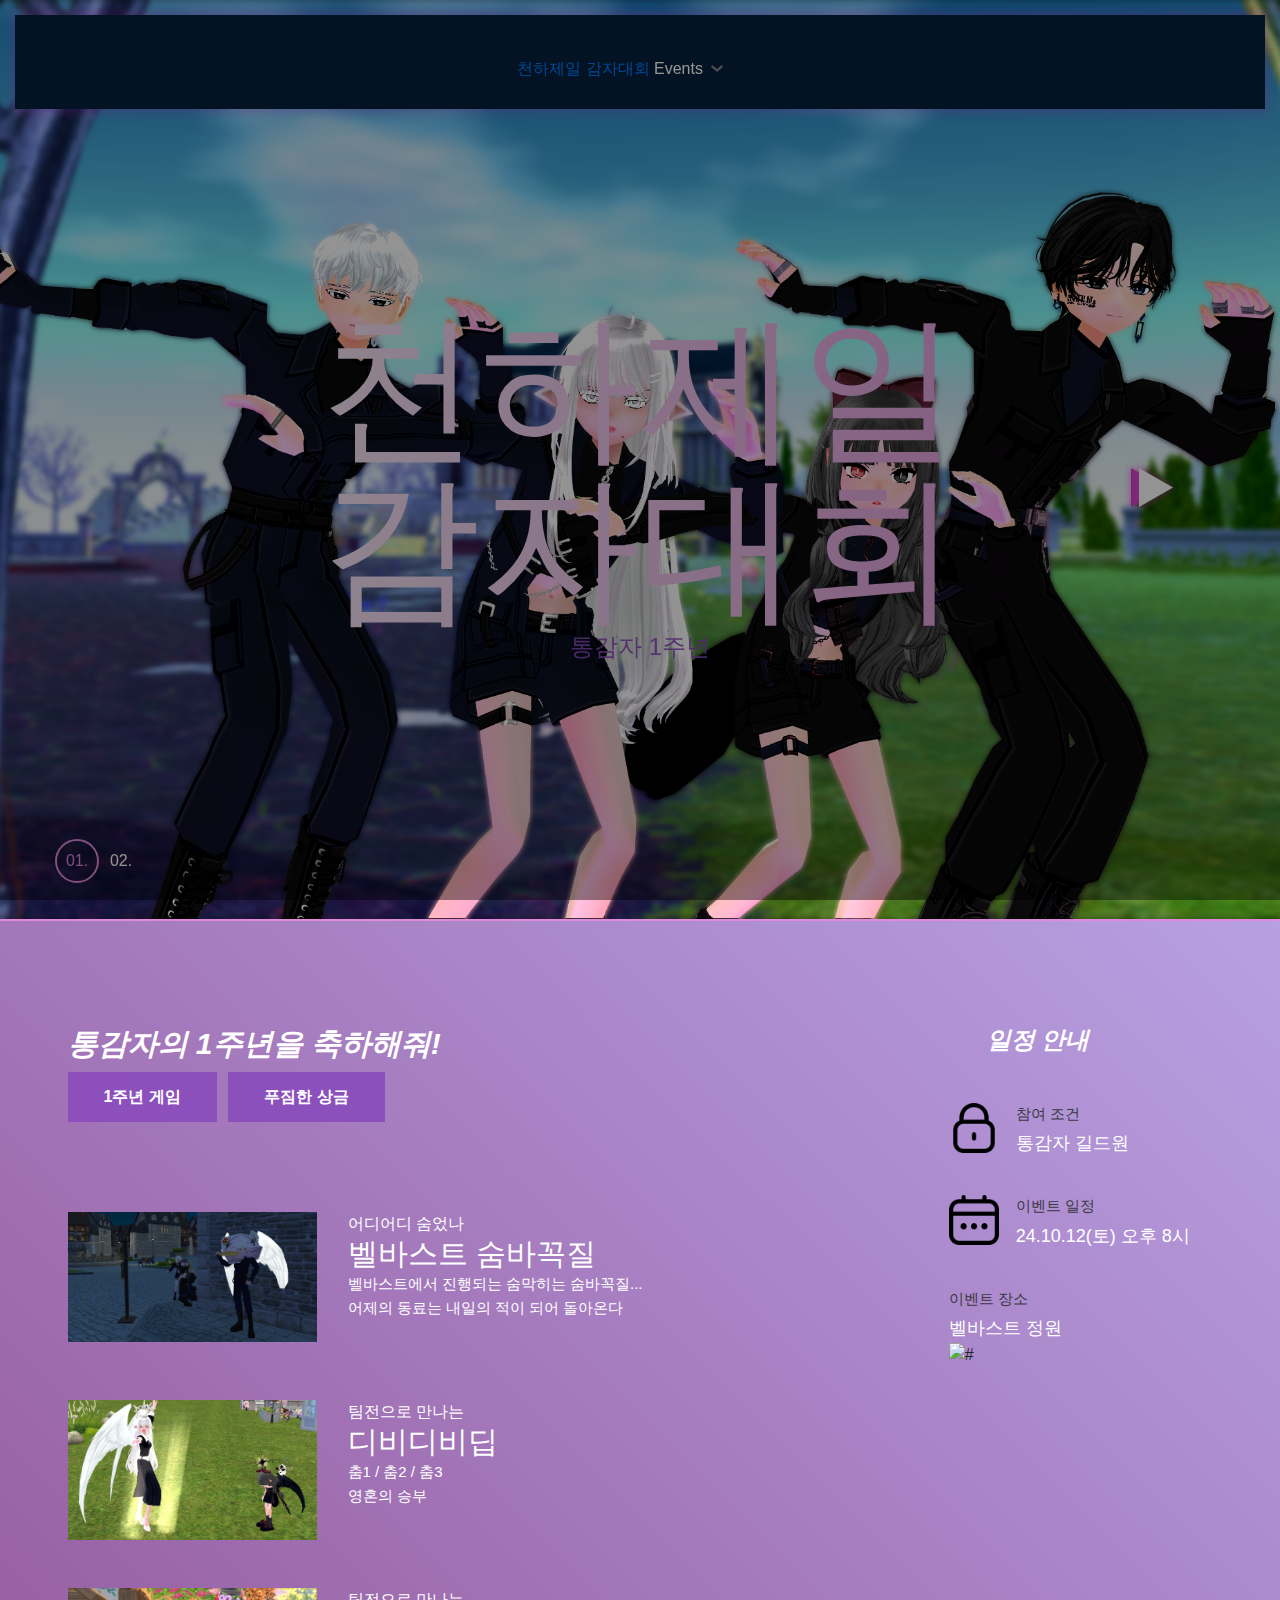
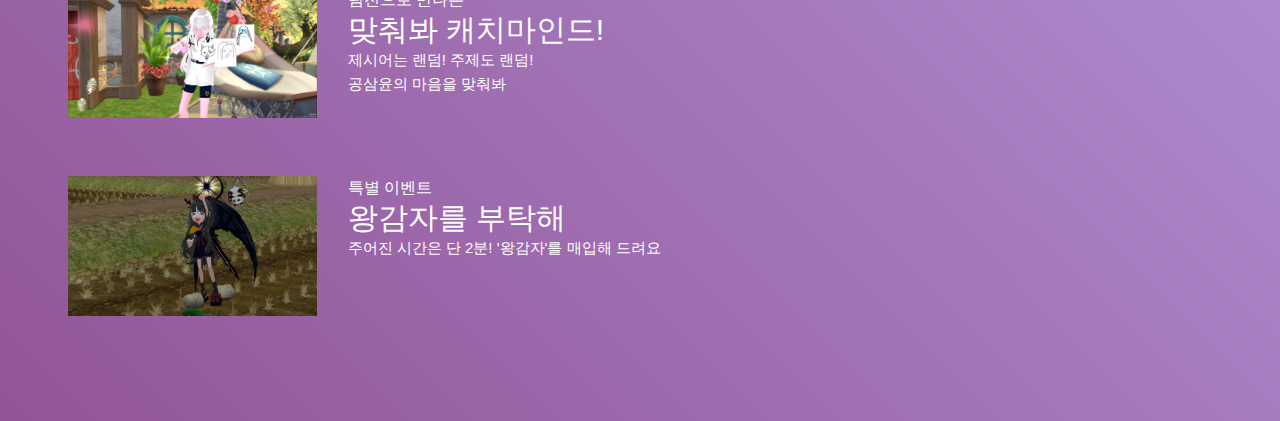
==== commit a611a71a: "7" ====
--- a/index.html
+++ b/index.html
@@ -43,7 +43,7 @@
 					<ul class="main-menu primary-menu">
 						<a href="index.html">천하제일 감자대회</a>
 						
-						<li><a href="games.html">Events</a>
+						<li><a href="game-single.html">Events</a>
 							<ul class="sub-menu">
 								<li><a href="game-single.html">1주년 게임?</a></li>
 								<li><a href="game-money.html">경품 목록</a></li>
